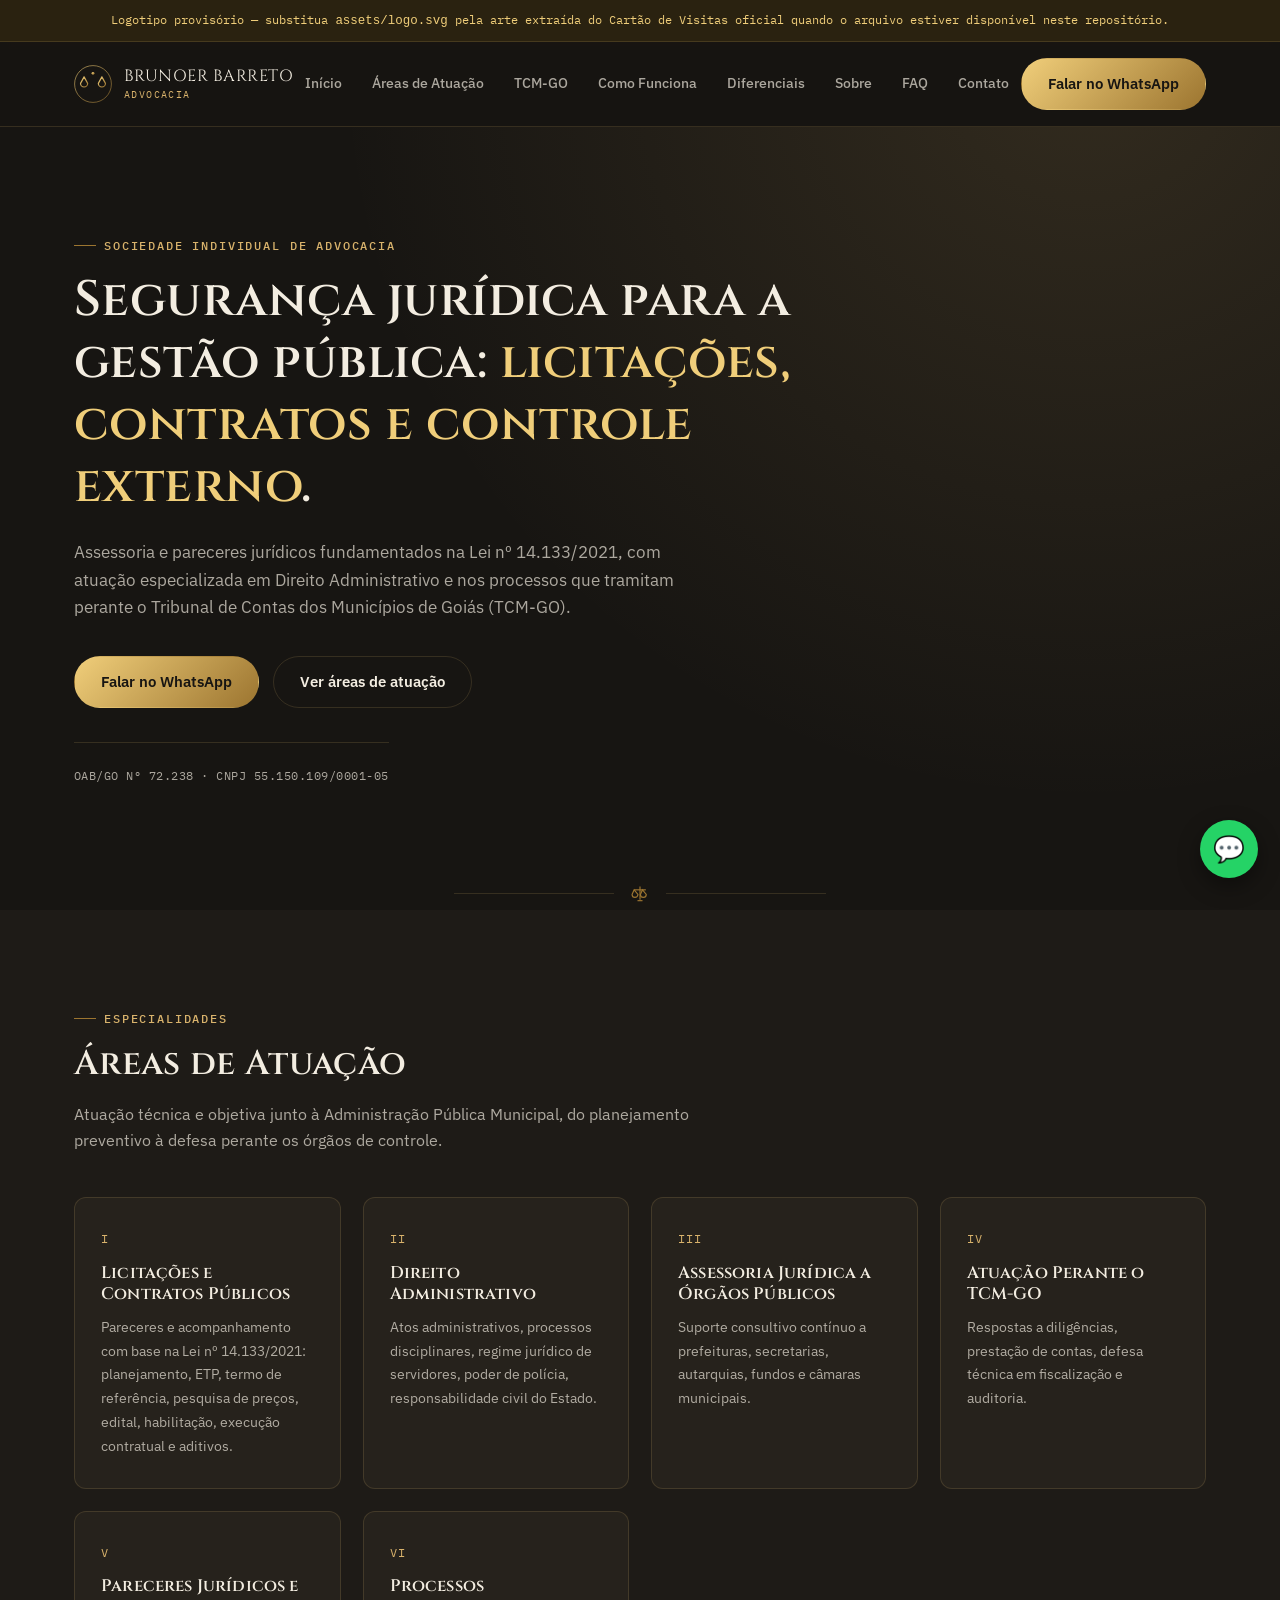
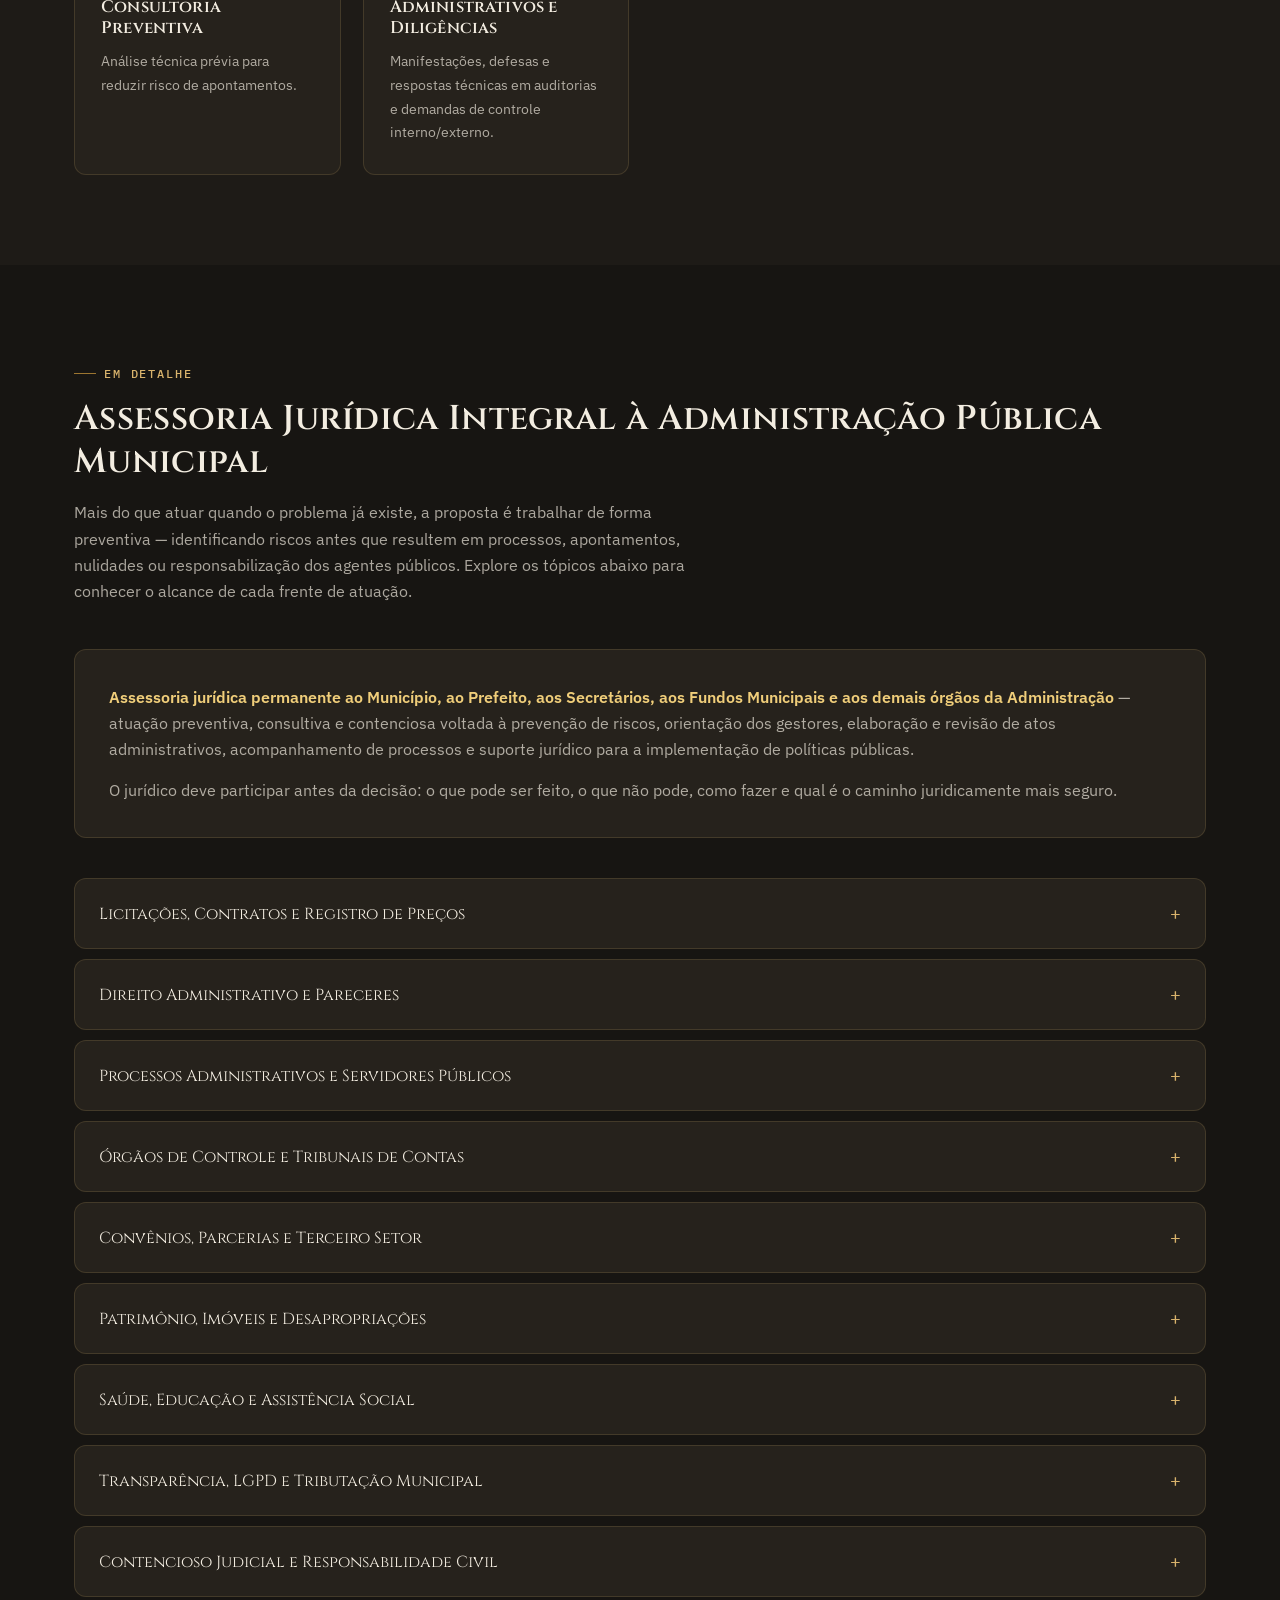
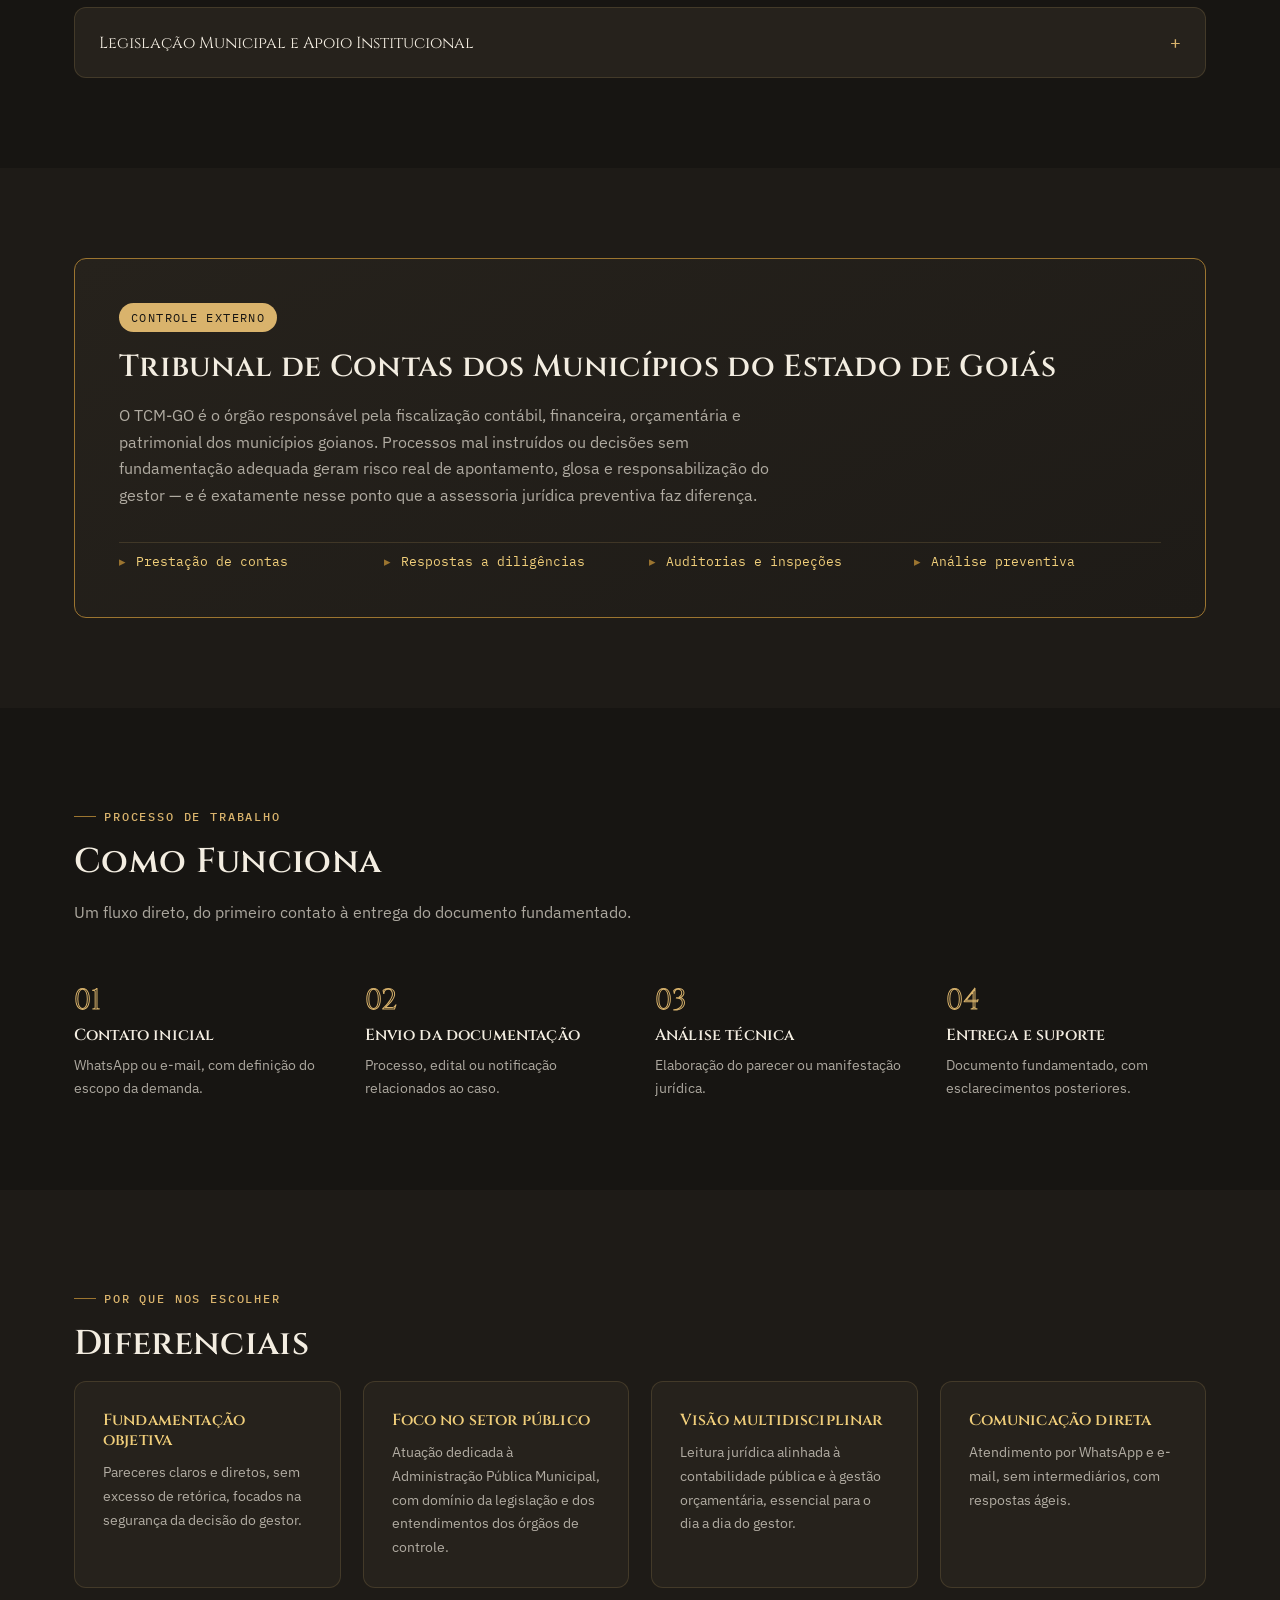
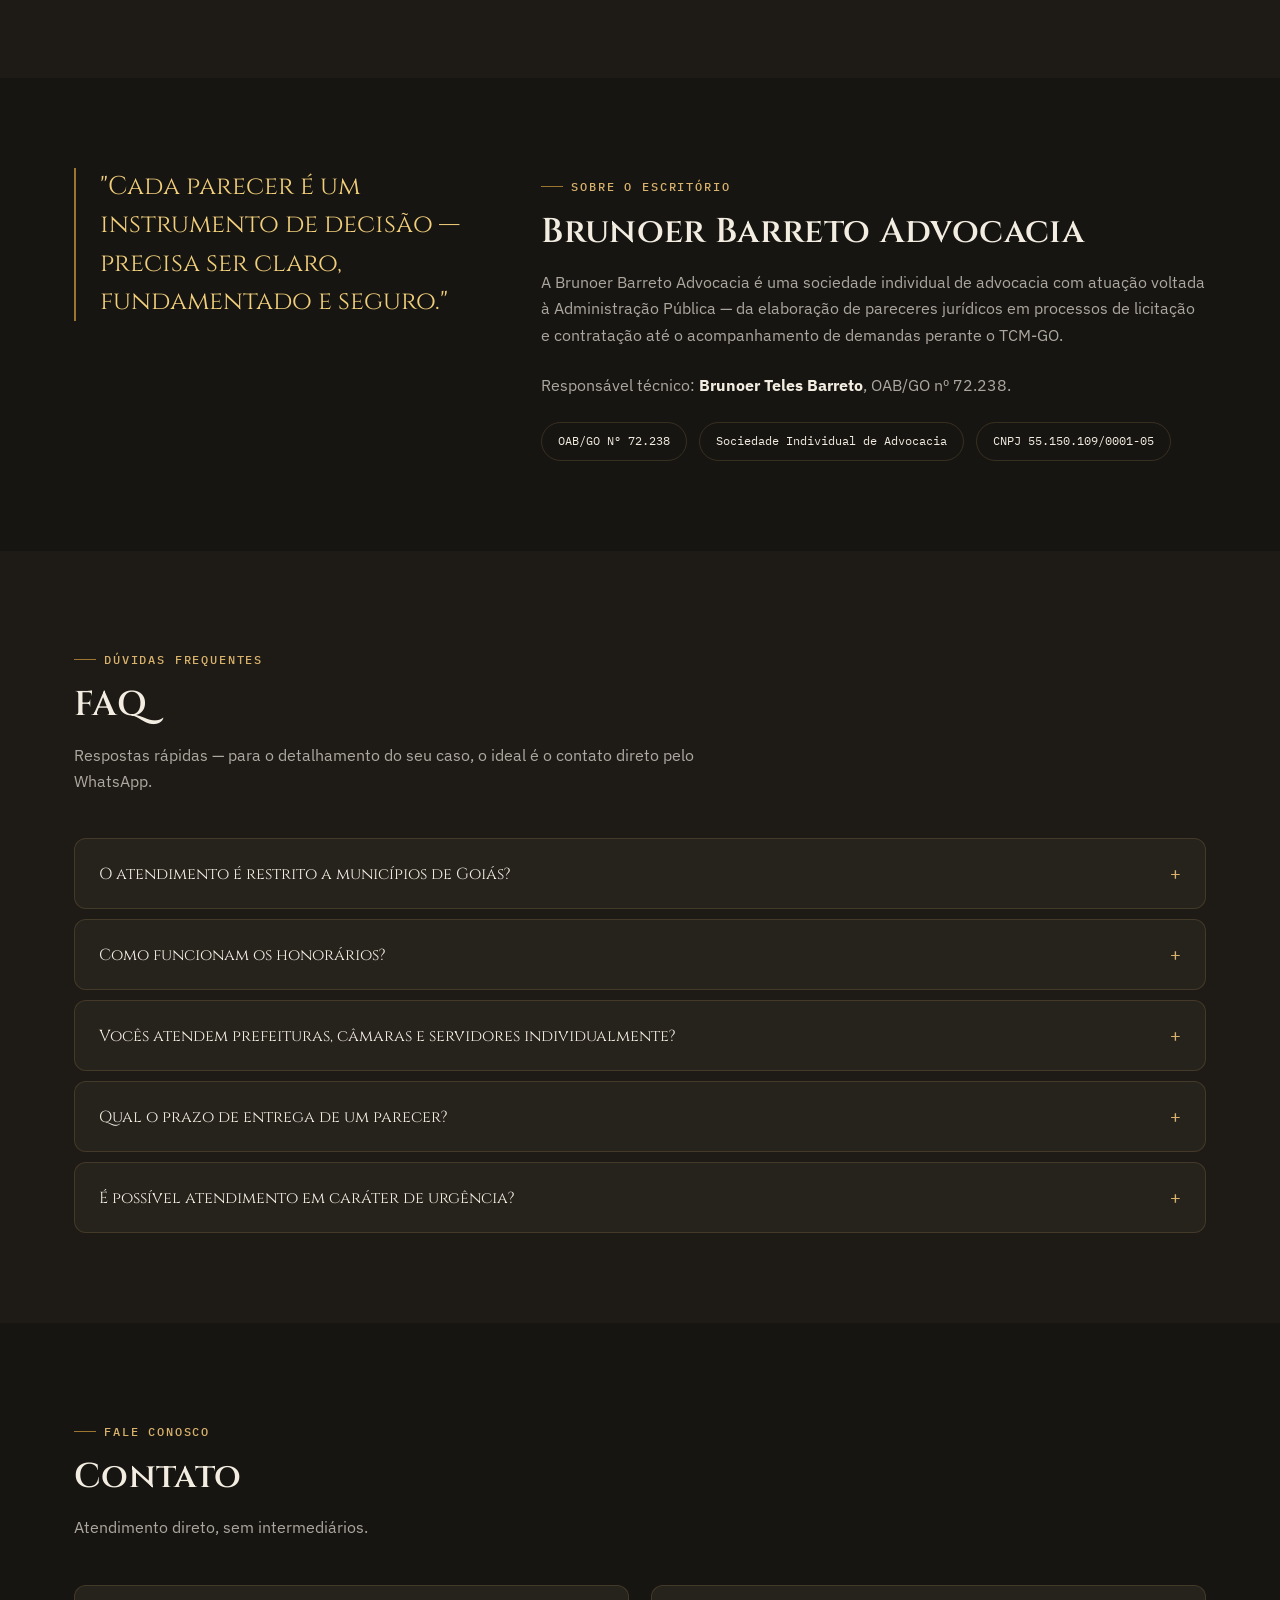
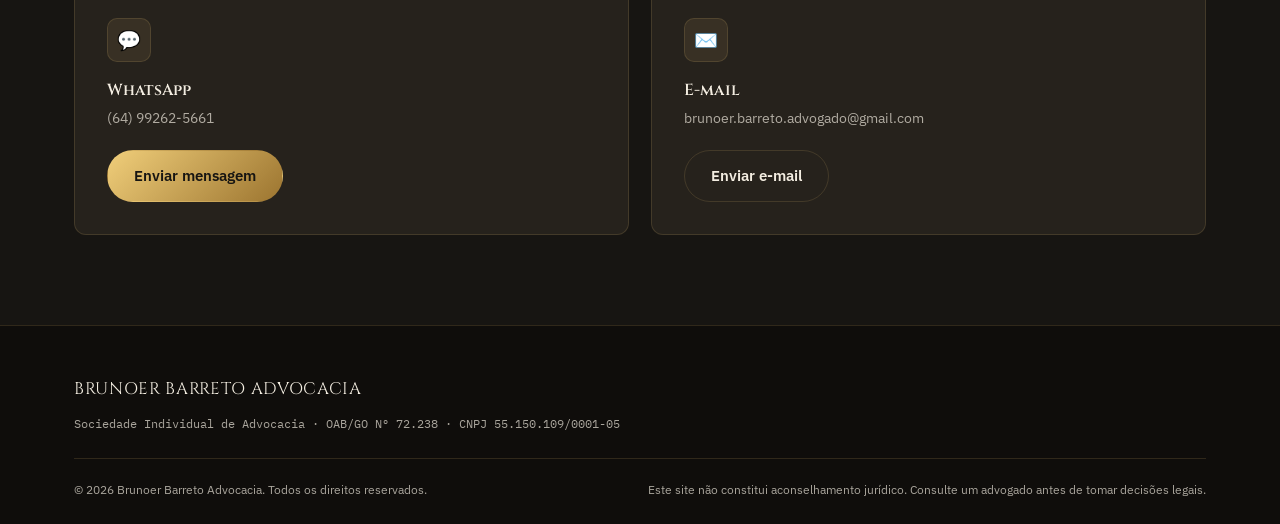
==== index.html @ 9d3ef5b1 "Criar site institucional da Brunoer Barreto Advocacia com deploy no GitHub Pages Site estático (HTML" ====
<!DOCTYPE html>
<html lang="pt-BR">
<head>
<meta charset="UTF-8">
<meta name="viewport" content="width=device-width, initial-scale=1.0">
<title>Brunoer Barreto Advocacia | Direito Administrativo e TCM-GO</title>
<meta name="description" content="Assessoria jurídica especializada em Direito Administrativo, licitações e contratos públicos (Lei nº 14.133/2021) e atuação perante o Tribunal de Contas dos Municípios de Goiás (TCM-GO). OAB/GO nº 72.238.">
<meta name="robots" content="index, follow">
<link rel="canonical" href="https://SEU-USUARIO.github.io/turbo-carnival/">

<meta property="og:type" content="website">
<meta property="og:title" content="Brunoer Barreto Advocacia">
<meta property="og:description" content="Assessoria jurídica integral à Administração Pública Municipal: licitações, contratos, pareceres e atuação perante o TCM-GO.">
<meta property="og:image" content="assets/logo.svg">
<meta property="og:locale" content="pt_BR">

<link rel="icon" type="image/svg+xml" href="assets/logo.svg">
<link rel="preconnect" href="https://fonts.googleapis.com">
<link rel="preconnect" href="https://fonts.gstatic.com" crossorigin>
<link href="https://fonts.googleapis.com/css2?family=Cinzel:wght@500;600;700&family=IBM+Plex+Sans:wght@400;500;600;700&family=IBM+Plex+Mono:wght@400;500&display=swap" rel="stylesheet">
<link rel="stylesheet" href="style.css">

<script type="application/ld+json">
{
  "@context": "https://schema.org",
  "@type": "LegalService",
  "name": "Brunoer Barreto Advocacia",
  "legalName": "Brunoer Barreto Sociedade Individual de Advocacia",
  "image": "assets/logo.svg",
  "telephone": "+55 64 99262-5661",
  "email": "brunoer.barreto.advogado@gmail.com",
  "taxID": "55.150.109/0001-05",
  "founder": {
    "@type": "Person",
    "name": "Brunoer Teles Barreto",
    "jobTitle": "Advogado — OAB/GO nº 72.238"
  },
  "areaServed": "GO",
  "priceRange": "Honorários definidos conforme escopo do serviço"
}
</script>
</head>
<body>

<div class="aviso-placeholder">
  Logotipo provisório — substitua <code>assets/logo.svg</code> pela arte extraída do Cartão de Visitas oficial quando o arquivo estiver disponível neste repositório.
</div>

<header class="topo">
  <div class="container">
    <a href="#topo" class="marca">
      <img src="assets/logo.svg" alt="Símbolo Brunoer Barreto Advocacia">
      <span class="marca-nome">BRUNOER BARRETO<small>Advocacia</small></span>
    </a>

    <nav class="nav-desktop" aria-label="Menu principal">
      <a href="#topo">Início</a>
      <a href="#areas">Áreas de Atuação</a>
      <a href="#tcm">TCM-GO</a>
      <a href="#funciona">Como Funciona</a>
      <a href="#diferenciais">Diferenciais</a>
      <a href="#sobre">Sobre</a>
      <a href="#faq">FAQ</a>
      <a href="#contato">Contato</a>
    </nav>

    <div class="topo-acoes">
      <a class="btn btn-primary" href="https://wa.me/5564992625661?text=Ol%C3%A1%2C%20gostaria%20de%20falar%20sobre%20assessoria%20jur%C3%ADdica" target="_blank" rel="noopener">Falar no WhatsApp</a>
      <button class="menu-toggle" aria-label="Abrir menu" aria-expanded="false">☰</button>
    </div>
  </div>

  <nav class="nav-mobile" aria-label="Menu mobile">
    <a href="#topo">Início</a>
    <a href="#areas">Áreas de Atuação</a>
    <a href="#tcm">TCM-GO</a>
    <a href="#funciona">Como Funciona</a>
    <a href="#diferenciais">Diferenciais</a>
    <a href="#sobre">Sobre</a>
    <a href="#faq">FAQ</a>
    <a href="#contato">Contato</a>
  </nav>
</header>

<main id="topo">

  <!-- HERO -->
  <section class="hero">
    <div class="container">
      <div class="hero-conteudo">
        <span class="eyebrow">Sociedade Individual de Advocacia</span>
        <h1>Segurança jurídica para a gestão pública: <em>licitações, contratos e controle externo</em>.</h1>
        <p>Assessoria e pareceres jurídicos fundamentados na Lei nº 14.133/2021, com atuação especializada em Direito Administrativo e nos processos que tramitam perante o Tribunal de Contas dos Municípios de Goiás (TCM-GO).</p>
        <div class="hero-acoes">
          <a class="btn btn-primary" href="https://wa.me/5564992625661" target="_blank" rel="noopener">Falar no WhatsApp</a>
          <a class="btn btn-ghost" href="#areas">Ver áreas de atuação</a>
        </div>
        <span class="confianca">OAB/GO Nº 72.238 · CNPJ 55.150.109/0001-05</span>
      </div>
    </div>
  </section>

  <div class="divisor" aria-hidden="true">
    <svg viewBox="0 0 24 24" fill="none" stroke="currentColor" stroke-width="1.4"><line x1="12" y1="3" x2="12" y2="19"/><line x1="5" y1="7" x2="19" y2="7"/><path d="M5 7 L2.5 12.5 A3.5 3.5 0 0 0 9.5 12.5 Z"/><path d="M19 7 L16.5 12.5 A3.5 3.5 0 0 0 23.5 12.5 Z" transform="translate(-4,0)"/><line x1="9" y1="20" x2="15" y2="20"/></svg>
  </div>

  <!-- ÁREAS DE ATUAÇÃO -->
  <section class="areas" id="areas">
    <div class="container">
      <span class="eyebrow">Especialidades</span>
      <h2 class="section-title">Áreas de Atuação</h2>
      <p class="section-lead">Atuação técnica e objetiva junto à Administração Pública Municipal, do planejamento preventivo à defesa perante os órgãos de controle.</p>
      <div class="areas-grid">
        <article class="area-card">
          <span class="area-numero">I</span>
          <h3>Licitações e Contratos Públicos</h3>
          <p>Pareceres e acompanhamento com base na Lei nº 14.133/2021: planejamento, ETP, termo de referência, pesquisa de preços, edital, habilitação, execução contratual e aditivos.</p>
        </article>
        <article class="area-card">
          <span class="area-numero">II</span>
          <h3>Direito Administrativo</h3>
          <p>Atos administrativos, processos disciplinares, regime jurídico de servidores, poder de polícia, responsabilidade civil do Estado.</p>
        </article>
        <article class="area-card">
          <span class="area-numero">III</span>
          <h3>Assessoria Jurídica a Órgãos Públicos</h3>
          <p>Suporte consultivo contínuo a prefeituras, secretarias, autarquias, fundos e câmaras municipais.</p>
        </article>
        <article class="area-card">
          <span class="area-numero">IV</span>
          <h3>Atuação Perante o TCM-GO</h3>
          <p>Respostas a diligências, prestação de contas, defesa técnica em fiscalização e auditoria.</p>
        </article>
        <article class="area-card">
          <span class="area-numero">V</span>
          <h3>Pareceres Jurídicos e Consultoria Preventiva</h3>
          <p>Análise técnica prévia para reduzir risco de apontamentos.</p>
        </article>
        <article class="area-card">
          <span class="area-numero">VI</span>
          <h3>Processos Administrativos e Diligências</h3>
          <p>Manifestações, defesas e respostas técnicas em auditorias e demandas de controle interno/externo.</p>
        </article>
      </div>
    </div>
  </section>

  <!-- ASSESSORIA JURÍDICA INTEGRAL (detalhamento) -->
  <section class="integral" id="integral">
    <div class="container">
      <span class="eyebrow">Em detalhe</span>
      <h2 class="section-title">Assessoria Jurídica Integral à Administração Pública Municipal</h2>
      <p class="section-lead">Mais do que atuar quando o problema já existe, a proposta é trabalhar de forma preventiva — identificando riscos antes que resultem em processos, apontamentos, nulidades ou responsabilização dos agentes públicos. Explore os tópicos abaixo para conhecer o alcance de cada frente de atuação.</p>

      <div class="integral-intro">
        <p><strong>Assessoria jurídica permanente ao Município, ao Prefeito, aos Secretários, aos Fundos Municipais e aos demais órgãos da Administração</strong> — atuação preventiva, consultiva e contenciosa voltada à prevenção de riscos, orientação dos gestores, elaboração e revisão de atos administrativos, acompanhamento de processos e suporte jurídico para a implementação de políticas públicas.</p>
        <p>O jurídico deve participar antes da decisão: o que pode ser feito, o que não pode, como fazer e qual é o caminho juridicamente mais seguro.</p>
      </div>

      <div class="acordeao">
        <details class="acordeao-item">
          <summary>Licitações, Contratos e Registro de Preços <span class="sinal">+</span></summary>
          <div class="acordeao-corpo">
            <p>Assessoria completa nos procedimentos de contratação pública, da fase preparatória à execução contratual, com base na Lei nº 14.133/2021.</p>
            <div class="tag-lista">
              <span>Dispensa e inexigibilidade</span><span>Pregão e concorrência</span><span>Sistema de Registro de Preços</span><span>ETP e Termo de Referência</span><span>Edital e minuta contratual</span><span>Habilitação e julgamento</span><span>Termos aditivos e apostilamentos</span><span>Reequilíbrio econômico-financeiro</span><span>Sanções e recursos administrativos</span><span>Fiscalização e gestão contratual</span>
            </div>
          </div>
        </details>

        <details class="acordeao-item">
          <summary>Direito Administrativo e Pareceres <span class="sinal">+</span></summary>
          <div class="acordeao-corpo">
            <p>Elaboração de pareceres, notas técnicas e manifestações que orientam a interpretação e aplicação da legislação pelos gestores.</p>
            <div class="tag-lista">
              <span>Pareceres jurídicos</span><span>Notas técnicas</span><span>Análises de legalidade</span><span>Interpretação de legislação federal, estadual e municipal</span><span>Análise de jurisprudência</span><span>Entendimentos dos Tribunais de Contas</span><span>Respostas a consultas dos gestores</span>
            </div>
          </div>
        </details>

        <details class="acordeao-item">
          <summary>Processos Administrativos e Servidores Públicos <span class="sinal">+</span></summary>
          <div class="acordeao-corpo">
            <p>Condução de processos administrativos e orientação sobre o regime jurídico do funcionalismo municipal.</p>
            <div class="tag-lista">
              <span>Processos administrativos disciplinares</span><span>Sindicâncias</span><span>Contraditório e ampla defesa</span><span>Nomeação e posse</span><span>Estágio probatório</span><span>Progressão e promoção</span><span>Licenças e afastamentos</span><span>Acumulação de cargos</span><span>Planos de carreira</span>
            </div>
          </div>
        </details>

        <details class="acordeao-item">
          <summary>Órgãos de Controle e Tribunais de Contas <span class="sinal">+</span></summary>
          <div class="acordeao-corpo">
            <p>Suporte técnico na relação institucional do Município com os órgãos de fiscalização e controle.</p>
            <div class="tag-lista">
              <span>TCM-GO</span><span>Ministério Público de Contas</span><span>Diligências e notificações</span><span>Prestação de contas</span><span>Auditorias e inspeções</span><span>Recursos e pedidos de reconsideração</span><span>Respostas a apontamentos</span>
            </div>
          </div>
        </details>

        <details class="acordeao-item">
          <summary>Convênios, Parcerias e Terceiro Setor <span class="sinal">+</span></summary>
          <div class="acordeao-corpo">
            <p>Estruturação jurídica de convênios e parcerias entre o Município e organizações da sociedade civil.</p>
            <div class="tag-lista">
              <span>Lei nº 13.019/2014</span><span>Termos de colaboração e fomento</span><span>Chamamento público</span><span>Prestação de contas</span><span>Monitoramento e sanções</span><span>Encerramento de parcerias</span>
            </div>
          </div>
        </details>

        <details class="acordeao-item">
          <summary>Patrimônio, Imóveis e Desapropriações <span class="sinal">+</span></summary>
          <div class="acordeao-corpo">
            <p>Gestão jurídica dos bens públicos municipais e regularização fundiária.</p>
            <div class="tag-lista">
              <span>Aquisição e alienação</span><span>Cessão e concessão de uso</span><span>Regularização de imóveis</span><span>Desapropriações</span><span>Recuperação de patrimônio público</span>
            </div>
          </div>
        </details>

        <details class="acordeao-item">
          <summary>Saúde, Educação e Assistência Social <span class="sinal">+</span></summary>
          <div class="acordeao-corpo">
            <p>Assessoria jurídica setorial para as políticas públicas municipais.</p>
            <div class="tag-lista">
              <span>Contratações e credenciamento na saúde</span><span>Judicialização da saúde</span><span>FUNDEB e rede de ensino</span><span>Transporte escolar</span><span>Fundos e conselhos municipais</span><span>Programas de assistência social</span>
            </div>
          </div>
        </details>

        <details class="acordeao-item">
          <summary>Transparência, LGPD e Tributação Municipal <span class="sinal">+</span></summary>
          <div class="acordeao-corpo">
            <p>Adequação da Administração às obrigações de transparência, proteção de dados e legislação tributária.</p>
            <div class="tag-lista">
              <span>Lei de Acesso à Informação</span><span>LGPD na Administração</span><span>IPTU, ISS e ITBI</span><span>Dívida ativa</span><span>Execução fiscal</span><span>Código Tributário Municipal</span>
            </div>
          </div>
        </details>

        <details class="acordeao-item">
          <summary>Contencioso Judicial e Responsabilidade Civil <span class="sinal">+</span></summary>
          <div class="acordeao-corpo">
            <p>Defesa dos interesses do Município em juízo e em demandas de responsabilidade civil, conforme a contratação e a estrutura jurídica definida pela Administração.</p>
            <div class="tag-lista">
              <span>Mandados de segurança</span><span>Ações civis públicas</span><span>Ações indenizatórias</span><span>Responsabilidade por serviços públicos</span><span>Recuperação de créditos municipais</span>
            </div>
          </div>
        </details>

        <details class="acordeao-item">
          <summary>Legislação Municipal e Apoio Institucional <span class="sinal">+</span></summary>
          <div class="acordeao-corpo">
            <p>Auxílio na elaboração normativa e na relação entre os Poderes Executivo e Legislativo.</p>
            <div class="tag-lista">
              <span>Projetos de lei e decretos</span><span>Apoio direto ao Prefeito</span><span>Relação com a Câmara Municipal</span><span>Controle interno e governança</span><span>Padronização de procedimentos</span>
            </div>
          </div>
        </details>
      </div>
    </div>
  </section>

  <!-- TCM-GO -->
  <section class="tcm" id="tcm">
    <div class="container">
      <div class="tcm-painel">
        <div>
          <span class="tcm-tag">Controle Externo</span>
          <h2>Tribunal de Contas dos Municípios do Estado de Goiás</h2>
          <p>O TCM-GO é o órgão responsável pela fiscalização contábil, financeira, orçamentária e patrimonial dos municípios goianos. Processos mal instruídos ou decisões sem fundamentação adequada geram risco real de apontamento, glosa e responsabilização do gestor — e é exatamente nesse ponto que a assessoria jurídica preventiva faz diferença.</p>
        </div>
        <div class="tcm-itens">
          <div>Prestação de contas</div>
          <div>Respostas a diligências</div>
          <div>Auditorias e inspeções</div>
          <div>Análise preventiva</div>
        </div>
      </div>
    </div>
  </section>

  <!-- COMO FUNCIONA -->
  <section class="funciona" id="funciona">
    <div class="container">
      <span class="eyebrow">Processo de trabalho</span>
      <h2 class="section-title">Como Funciona</h2>
      <p class="section-lead">Um fluxo direto, do primeiro contato à entrega do documento fundamentado.</p>
      <div class="funciona-grid">
        <div class="funciona-item">
          <span class="funciona-numero">01</span>
          <h3>Contato inicial</h3>
          <p>WhatsApp ou e-mail, com definição do escopo da demanda.</p>
        </div>
        <div class="funciona-item">
          <span class="funciona-numero">02</span>
          <h3>Envio da documentação</h3>
          <p>Processo, edital ou notificação relacionados ao caso.</p>
        </div>
        <div class="funciona-item">
          <span class="funciona-numero">03</span>
          <h3>Análise técnica</h3>
          <p>Elaboração do parecer ou manifestação jurídica.</p>
        </div>
        <div class="funciona-item">
          <span class="funciona-numero">04</span>
          <h3>Entrega e suporte</h3>
          <p>Documento fundamentado, com esclarecimentos posteriores.</p>
        </div>
      </div>
    </div>
  </section>

  <!-- DIFERENCIAIS -->
  <section class="diferenciais" id="diferenciais">
    <div class="container">
      <span class="eyebrow">Por que nos escolher</span>
      <h2 class="section-title">Diferenciais</h2>
      <div class="dif-grid">
        <div class="dif-card">
          <h3>Fundamentação objetiva</h3>
          <p>Pareceres claros e diretos, sem excesso de retórica, focados na segurança da decisão do gestor.</p>
        </div>
        <div class="dif-card">
          <h3>Foco no setor público</h3>
          <p>Atuação dedicada à Administração Pública Municipal, com domínio da legislação e dos entendimentos dos órgãos de controle.</p>
        </div>
        <div class="dif-card">
          <h3>Visão multidisciplinar</h3>
          <p>Leitura jurídica alinhada à contabilidade pública e à gestão orçamentária, essencial para o dia a dia do gestor.</p>
        </div>
        <div class="dif-card">
          <h3>Comunicação direta</h3>
          <p>Atendimento por WhatsApp e e-mail, sem intermediários, com respostas ágeis.</p>
        </div>
      </div>
    </div>
  </section>

  <!-- SOBRE -->
  <section class="sobre" id="sobre">
    <div class="container sobre-grid">
      <blockquote class="sobre-citacao">
        "Cada parecer é um instrumento de decisão — precisa ser claro, fundamentado e seguro."
      </blockquote>
      <div class="sobre-texto">
        <span class="eyebrow">Sobre o escritório</span>
        <h2 class="section-title">Brunoer Barreto Advocacia</h2>
        <p>A Brunoer Barreto Advocacia é uma sociedade individual de advocacia com atuação voltada à Administração Pública — da elaboração de pareceres jurídicos em processos de licitação e contratação até o acompanhamento de demandas perante o TCM-GO.</p>
        <p>Responsável técnico: <strong style="color:var(--cream)">Brunoer Teles Barreto</strong>, OAB/GO nº 72.238.</p>
        <div class="selos">
          <span>OAB/GO Nº 72.238</span>
          <span>Sociedade Individual de Advocacia</span>
          <span>CNPJ 55.150.109/0001-05</span>
        </div>
      </div>
    </div>
  </section>

  <!-- FAQ -->
  <section class="faq" id="faq">
    <div class="container">
      <span class="eyebrow">Dúvidas frequentes</span>
      <h2 class="section-title">FAQ</h2>
      <p class="section-lead">Respostas rápidas — para o detalhamento do seu caso, o ideal é o contato direto pelo WhatsApp.</p>
      <div class="acordeao">
        <details class="acordeao-item">
          <summary>O atendimento é restrito a municípios de Goiás? <span class="sinal">+</span></summary>
          <div class="acordeao-corpo">
            <p>A atuação é voltada, principalmente, aos municípios goianos, dada a especialização na legislação estadual e nos entendimentos do TCM-GO. Demandas de Administração Pública em outros estados podem ser avaliadas caso a caso — entre em contato para verificar a viabilidade.</p>
          </div>
        </details>
        <details class="acordeao-item">
          <summary>Como funcionam os honorários? <span class="sinal">+</span></summary>
          <div class="acordeao-corpo">
            <p>Os honorários são definidos conforme a complexidade e o escopo do serviço solicitado, sempre apresentados de forma clara antes do início dos trabalhos.</p>
          </div>
        </details>
        <details class="acordeao-item">
          <summary>Vocês atendem prefeituras, câmaras e servidores individualmente? <span class="sinal">+</span></summary>
          <div class="acordeao-corpo">
            <p>Sim. O escritório presta assessoria diretamente a prefeituras, secretarias, fundos e câmaras municipais, além de atender servidores públicos em demandas específicas relacionadas ao exercício do cargo.</p>
          </div>
        </details>
        <details class="acordeao-item">
          <summary>Qual o prazo de entrega de um parecer? <span class="sinal">+</span></summary>
          <div class="acordeao-corpo">
            <p>O prazo varia conforme a complexidade e a urgência do caso, sendo definido já no primeiro contato — inclusive quando há prazo processual ou de diligência a cumprir.</p>
          </div>
        </details>
        <details class="acordeao-item">
          <summary>É possível atendimento em caráter de urgência? <span class="sinal">+</span></summary>
          <div class="acordeao-corpo">
            <p>Sim. Diligências e prazos urgentes podem ser priorizados — basta sinalizar a urgência no primeiro contato via WhatsApp.</p>
          </div>
        </details>
      </div>
    </div>
  </section>

  <!-- CONTATO -->
  <section class="contato" id="contato">
    <div class="container">
      <span class="eyebrow">Fale conosco</span>
      <h2 class="section-title">Contato</h2>
      <p class="section-lead">Atendimento direto, sem intermediários.</p>
      <div class="contato-grid">
        <div class="contato-card">
          <div class="icone" aria-hidden="true">💬</div>
          <h3>WhatsApp</h3>
          <p>(64) 99262-5661</p>
          <a class="btn btn-primary" href="https://wa.me/5564992625661" target="_blank" rel="noopener">Enviar mensagem</a>
        </div>
        <div class="contato-card">
          <div class="icone" aria-hidden="true">✉️</div>
          <h3>E-mail</h3>
          <p>brunoer.barreto.advogado@gmail.com</p>
          <a class="btn btn-ghost" href="mailto:brunoer.barreto.advogado@gmail.com">Enviar e-mail</a>
        </div>
      </div>
    </div>
  </section>

</main>

<a class="whatsapp-flutuante" href="https://wa.me/5564992625661?text=Ol%C3%A1%2C%20vim%20pelo%20site%20e%20gostaria%20de%20mais%20informa%C3%A7%C3%B5es" target="_blank" rel="noopener" aria-label="Falar no WhatsApp">💬</a>

<footer class="rodape">
  <div class="container">
    <div class="rodape-marca">BRUNOER BARRETO ADVOCACIA</div>
    <div class="rodape-linha">Sociedade Individual de Advocacia · OAB/GO Nº 72.238 · CNPJ 55.150.109/0001-05</div>
    <div class="rodape-baixo">
      <span>© <span id="ano-atual">2026</span> Brunoer Barreto Advocacia. Todos os direitos reservados.</span>
      <span>Este site não constitui aconselhamento jurídico. Consulte um advogado antes de tomar decisões legais.</span>
    </div>
  </div>
</footer>

<script src="script.js"></script>
</body>
</html>
---- style.css ----
/* =========================================================
   Brunoer Barreto Advocacia — folha de estilos
   Paleta: grafite/preto quente + dourado
   Tipografia: Cinzel (títulos) · IBM Plex Sans (corpo) · IBM Plex Mono (dados)
   ========================================================= */

:root {
  --bg: #171512;
  --bg-alt: #1E1B17;
  --bg-card: #26221C;
  --gold: #D9B36C;
  --gold-light: #F0CE7A;
  --gold-deep: #9C7530;
  --cream: #F3EDE1;
  --cream-dim: rgba(243, 237, 225, 0.68);
  --line: rgba(217, 179, 108, 0.16);
  --raio: 12px;
  --sombra: 0 16px 40px rgba(0, 0, 0, 0.35);
  --fonte-titulo: "Cinzel", Georgia, serif;
  --fonte-corpo: "IBM Plex Sans", -apple-system, "Segoe UI", sans-serif;
  --fonte-mono: "IBM Plex Mono", "Courier New", monospace;
}

* { box-sizing: border-box; margin: 0; padding: 0; }

html { scroll-behavior: smooth; }

@media (prefers-reduced-motion: reduce) {
  html { scroll-behavior: auto; }
  * { animation-duration: 0.01ms !important; transition-duration: 0.01ms !important; scroll-behavior: auto !important; }
}

body {
  font-family: var(--fonte-corpo);
  color: var(--cream);
  background: var(--bg);
  line-height: 1.65;
}

img, svg { max-width: 100%; display: block; }
a { color: inherit; text-decoration: none; }

.container {
  width: 100%;
  max-width: 1180px;
  margin: 0 auto;
  padding: 0 24px;
}

h1, h2, h3 { font-family: var(--fonte-titulo); font-weight: 600; line-height: 1.25; letter-spacing: 0.01em; }

.eyebrow {
  display: inline-flex;
  align-items: center;
  gap: 8px;
  font-family: var(--fonte-mono);
  font-size: 0.72rem;
  letter-spacing: 0.16em;
  text-transform: uppercase;
  color: var(--gold);
  font-weight: 500;
  margin-bottom: 14px;
}
.eyebrow::before {
  content: "";
  width: 22px;
  height: 1px;
  background: var(--gold-deep);
  display: inline-block;
}

.section-title {
  font-size: clamp(1.6rem, 3vw, 2.15rem);
  color: var(--cream);
  margin-bottom: 16px;
}

.section-lead {
  color: var(--cream-dim);
  max-width: 640px;
  margin-bottom: 44px;
}

/* ---------- divisor com balança ---------- */
.divisor {
  display: flex;
  align-items: center;
  justify-content: center;
  gap: 16px;
  padding: 6px 0;
  color: var(--gold-deep);
}
.divisor::before, .divisor::after {
  content: "";
  height: 1px;
  flex: 1;
  max-width: 160px;
  background: var(--line);
}
.divisor svg { width: 20px; height: 20px; flex-shrink: 0; }

/* ---------- botões ---------- */
.btn {
  display: inline-flex;
  align-items: center;
  gap: 8px;
  padding: 13px 26px;
  border-radius: 999px;
  font-weight: 600;
  font-size: 0.92rem;
  border: 1px solid transparent;
  cursor: pointer;
  transition: transform .15s ease, box-shadow .15s ease, background .15s ease, border-color .15s ease;
}
.btn:hover { transform: translateY(-2px); }

.btn-primary { background: linear-gradient(135deg, var(--gold-light), var(--gold-deep)); color: #171512; }
.btn-primary:hover { box-shadow: 0 10px 26px rgba(217, 179, 108, 0.25); }

.btn-ghost { border-color: var(--line); color: var(--cream); }
.btn-ghost:hover { border-color: var(--gold); color: var(--gold-light); }

/* ---------- aviso ---------- */
.aviso-placeholder {
  background: #2a2210;
  color: var(--gold-light);
  text-align: center;
  font-family: var(--fonte-mono);
  font-size: 0.78rem;
  padding: 9px 16px;
  border-bottom: 1px solid var(--line);
}

/* ---------- cabeçalho ---------- */
.topo {
  position: sticky;
  top: 0;
  z-index: 50;
  background: rgba(23, 21, 18, 0.92);
  backdrop-filter: blur(8px);
  border-bottom: 1px solid var(--line);
}

.topo .container {
  display: flex;
  align-items: center;
  justify-content: space-between;
  padding-top: 16px;
  padding-bottom: 16px;
}

.marca { display: flex; align-items: center; gap: 12px; color: var(--cream); }
.marca img { width: 38px; height: 38px; }

.marca-nome {
  font-family: var(--fonte-titulo);
  font-size: 1.02rem;
  letter-spacing: 0.03em;
  line-height: 1.15;
}
.marca-nome small {
  display: block;
  font-family: var(--fonte-mono);
  font-size: 0.62rem;
  letter-spacing: 0.14em;
  color: var(--gold);
  text-transform: uppercase;
  margin-top: 4px;
}

.nav-desktop { display: none; gap: 30px; align-items: center; }
.nav-desktop a { color: var(--cream-dim); font-size: 0.86rem; font-weight: 500; transition: color .15s ease; }
.nav-desktop a:hover { color: var(--gold-light); }

.topo-acoes { display: flex; align-items: center; gap: 14px; }

.menu-toggle {
  display: inline-flex;
  background: none;
  border: 1px solid var(--line);
  border-radius: 8px;
  padding: 8px 10px;
  color: var(--cream);
  cursor: pointer;
}

.nav-mobile { display: none; flex-direction: column; background: var(--bg-alt); padding: 8px 24px 20px; }
.nav-mobile.aberto { display: flex; }
.nav-mobile a { color: var(--cream-dim); padding: 12px 0; border-bottom: 1px solid var(--line); font-size: 0.92rem; }

@media (min-width: 900px) {
  .nav-desktop { display: flex; }
  .menu-toggle { display: none; }
}

/* ---------- hero ---------- */
.hero {
  background:
    radial-gradient(circle at 85% -10%, rgba(217,179,106,0.14) 0%, transparent 55%),
    var(--bg);
  padding: 100px 0 90px;
  position: relative;
}

.hero-conteudo { max-width: 720px; position: relative; z-index: 1; }

.hero h1 { font-size: clamp(2rem, 4.6vw, 3.1rem); margin-bottom: 22px; color: var(--cream); }
.hero h1 em { font-style: normal; color: var(--gold-light); }

.hero p { color: var(--cream-dim); max-width: 600px; margin-bottom: 34px; font-size: 1.05rem; }

.hero-acoes { display: flex; flex-wrap: wrap; gap: 14px; margin-bottom: 34px; }

.confianca {
  font-family: var(--fonte-mono);
  font-size: 0.78rem;
  letter-spacing: 0.04em;
  color: var(--cream-dim);
  border-top: 1px solid var(--line);
  padding-top: 22px;
  display: inline-block;
}

/* ---------- áreas de atuação (visão geral) ---------- */
.areas { padding: 90px 0; background: var(--bg-alt); }

.areas-grid {
  display: grid;
  grid-template-columns: repeat(auto-fit, minmax(260px, 1fr));
  gap: 22px;
}

.area-card {
  background: var(--bg-card);
  border: 1px solid var(--line);
  border-radius: var(--raio);
  padding: 30px 26px;
  transition: transform .15s ease, box-shadow .15s ease, border-color .15s ease;
}
.area-card:hover { transform: translateY(-4px); box-shadow: var(--sombra); border-color: var(--gold-deep); }

.area-numero {
  font-family: var(--fonte-mono);
  font-size: 0.78rem;
  color: var(--gold);
  letter-spacing: 0.1em;
  margin-bottom: 14px;
  display: block;
}

.area-card h3 { font-size: 1.05rem; color: var(--cream); margin-bottom: 10px; }
.area-card p { color: var(--cream-dim); font-size: 0.9rem; }

/* ---------- assessoria integral (accordion detalhado) ---------- */
.integral { padding: 90px 0; }

.integral-intro {
  background: var(--bg-card);
  border: 1px solid var(--line);
  border-radius: var(--raio);
  padding: 34px;
  margin-bottom: 40px;
}
.integral-intro p { color: var(--cream-dim); margin-bottom: 14px; }
.integral-intro p:last-child { margin-bottom: 0; }
.integral-intro strong { color: var(--gold-light); font-weight: 600; }

.acordeao { display: grid; gap: 10px; }

.acordeao-item {
  background: var(--bg-card);
  border: 1px solid var(--line);
  border-radius: var(--raio);
  overflow: hidden;
}

.acordeao-item summary {
  list-style: none;
  cursor: pointer;
  padding: 20px 24px;
  display: flex;
  align-items: center;
  justify-content: space-between;
  gap: 16px;
  font-family: var(--fonte-titulo);
  font-size: 1rem;
  color: var(--cream);
}
.acordeao-item summary::-webkit-details-marker { display: none; }

.acordeao-item summary .sinal {
  font-family: var(--fonte-mono);
  color: var(--gold);
  font-size: 1.1rem;
  flex-shrink: 0;
  transition: transform .2s ease;
}
.acordeao-item[open] summary .sinal { transform: rotate(45deg); }

.acordeao-corpo { padding: 0 24px 24px; }
.acordeao-corpo p { color: var(--cream-dim); font-size: 0.9rem; margin-bottom: 14px; }

.tag-lista { display: flex; flex-wrap: wrap; gap: 8px; }
.tag-lista span {
  font-family: var(--fonte-mono);
  font-size: 0.76rem;
  color: var(--gold-light);
  background: rgba(217, 179, 108, 0.08);
  border: 1px solid var(--line);
  border-radius: 999px;
  padding: 5px 12px;
}

/* ---------- TCM-GO ---------- */
.tcm { padding: 90px 0; background: var(--bg-alt); }

.tcm-painel {
  background: linear-gradient(155deg, var(--bg-card) 0%, var(--bg-alt) 100%);
  border: 1px solid var(--gold-deep);
  border-radius: var(--raio);
  padding: 44px;
  display: grid;
  gap: 34px;
}

.tcm-tag {
  display: inline-block;
  font-family: var(--fonte-mono);
  font-size: 0.72rem;
  letter-spacing: 0.12em;
  text-transform: uppercase;
  color: #171512;
  background: var(--gold);
  padding: 5px 12px;
  border-radius: 999px;
  margin-bottom: 16px;
}

.tcm-painel h2 { font-size: clamp(1.4rem, 2.6vw, 1.9rem); color: var(--cream); margin-bottom: 16px; }
.tcm-painel > div > p { color: var(--cream-dim); max-width: 680px; }

.tcm-itens {
  display: grid;
  grid-template-columns: repeat(auto-fit, minmax(180px, 1fr));
  gap: 18px;
  padding-top: 8px;
  border-top: 1px solid var(--line);
}
.tcm-itens div {
  font-family: var(--fonte-mono);
  font-size: 0.82rem;
  color: var(--gold-light);
  display: flex;
  align-items: center;
  gap: 10px;
}
.tcm-itens div::before { content: "▸"; color: var(--gold-deep); }

/* ---------- como funciona ---------- */
.funciona { padding: 90px 0; }

.funciona-grid {
  display: grid;
  grid-template-columns: repeat(auto-fit, minmax(220px, 1fr));
  gap: 30px;
  counter-reset: passo;
}

.funciona-item { position: relative; padding-top: 8px; }
.funciona-numero {
  font-family: var(--fonte-titulo);
  font-size: 1.8rem;
  color: var(--gold-deep);
  margin-bottom: 14px;
  -webkit-text-stroke: 1px var(--gold);
  color: transparent;
}
.funciona-item h3 { font-size: 1rem; color: var(--cream); margin-bottom: 8px; }
.funciona-item p { color: var(--cream-dim); font-size: 0.9rem; }

/* ---------- diferenciais ---------- */
.diferenciais { padding: 90px 0; background: var(--bg-alt); }

.dif-grid {
  display: grid;
  grid-template-columns: repeat(auto-fit, minmax(230px, 1fr));
  gap: 22px;
}

.dif-card {
  background: var(--bg-card);
  border: 1px solid var(--line);
  border-radius: var(--raio);
  padding: 28px;
}
.dif-card h3 { font-size: 1rem; color: var(--gold-light); margin-bottom: 10px; }
.dif-card p { color: var(--cream-dim); font-size: 0.9rem; }

/* ---------- sobre ---------- */
.sobre { padding: 90px 0; }

.sobre-grid { display: grid; gap: 40px; align-items: start; }

.sobre-citacao {
  font-family: var(--fonte-titulo);
  font-size: clamp(1.25rem, 2.4vw, 1.6rem);
  color: var(--gold-light);
  line-height: 1.5;
  border-left: 2px solid var(--gold-deep);
  padding-left: 24px;
}

.sobre-texto p { color: var(--cream-dim); margin-bottom: 24px; }

.selos { display: flex; flex-wrap: wrap; gap: 12px; }
.selos span {
  font-family: var(--fonte-mono);
  font-size: 0.76rem;
  color: var(--cream);
  border: 1px solid var(--line);
  border-radius: 999px;
  padding: 8px 16px;
}

/* ---------- FAQ ---------- */
.faq { padding: 90px 0; background: var(--bg-alt); }

/* ---------- contato ---------- */
.contato { padding: 90px 0; }

.contato-grid {
  display: grid;
  grid-template-columns: repeat(auto-fit, minmax(260px, 1fr));
  gap: 22px;
}

.contato-card {
  background: var(--bg-card);
  border: 1px solid var(--line);
  border-radius: var(--raio);
  padding: 32px;
}
.contato-card .icone {
  width: 44px; height: 44px; border-radius: 10px;
  background: rgba(217,179,106,0.1);
  border: 1px solid var(--line);
  display: flex; align-items: center; justify-content: center;
  font-size: 1.2rem; margin-bottom: 18px;
}
.contato-card h3 { font-size: 1rem; color: var(--cream); margin-bottom: 6px; }
.contato-card p { color: var(--cream-dim); font-size: 0.9rem; margin-bottom: 20px; }

/* ---------- whatsapp flutuante ---------- */
.whatsapp-flutuante {
  position: fixed;
  bottom: 22px;
  right: 22px;
  width: 58px;
  height: 58px;
  border-radius: 50%;
  background: #25D366;
  color: #171512;
  display: flex;
  align-items: center;
  justify-content: center;
  font-size: 1.6rem;
  box-shadow: 0 8px 22px rgba(0,0,0,0.4);
  z-index: 60;
  transition: transform .15s ease;
}
.whatsapp-flutuante:hover { transform: scale(1.08); }

/* ---------- rodapé ---------- */
.rodape {
  background: #0F0D0B;
  color: var(--cream-dim);
  padding: 50px 0 26px;
  font-size: 0.82rem;
  border-top: 1px solid var(--line);
}

.rodape-marca {
  font-family: var(--fonte-titulo);
  color: var(--cream);
  font-size: 1.05rem;
  letter-spacing: 0.04em;
  margin-bottom: 10px;
}

.rodape-linha {
  font-family: var(--fonte-mono);
  font-size: 0.76rem;
  color: var(--cream-dim);
  margin-bottom: 24px;
}

.rodape-baixo {
  border-top: 1px solid var(--line);
  padding-top: 20px;
  display: flex;
  flex-wrap: wrap;
  gap: 10px;
  justify-content: space-between;
  font-size: 0.78rem;
}

@media (min-width: 720px) {
  .sobre-grid { grid-template-columns: 0.9fr 1.4fr; }
}
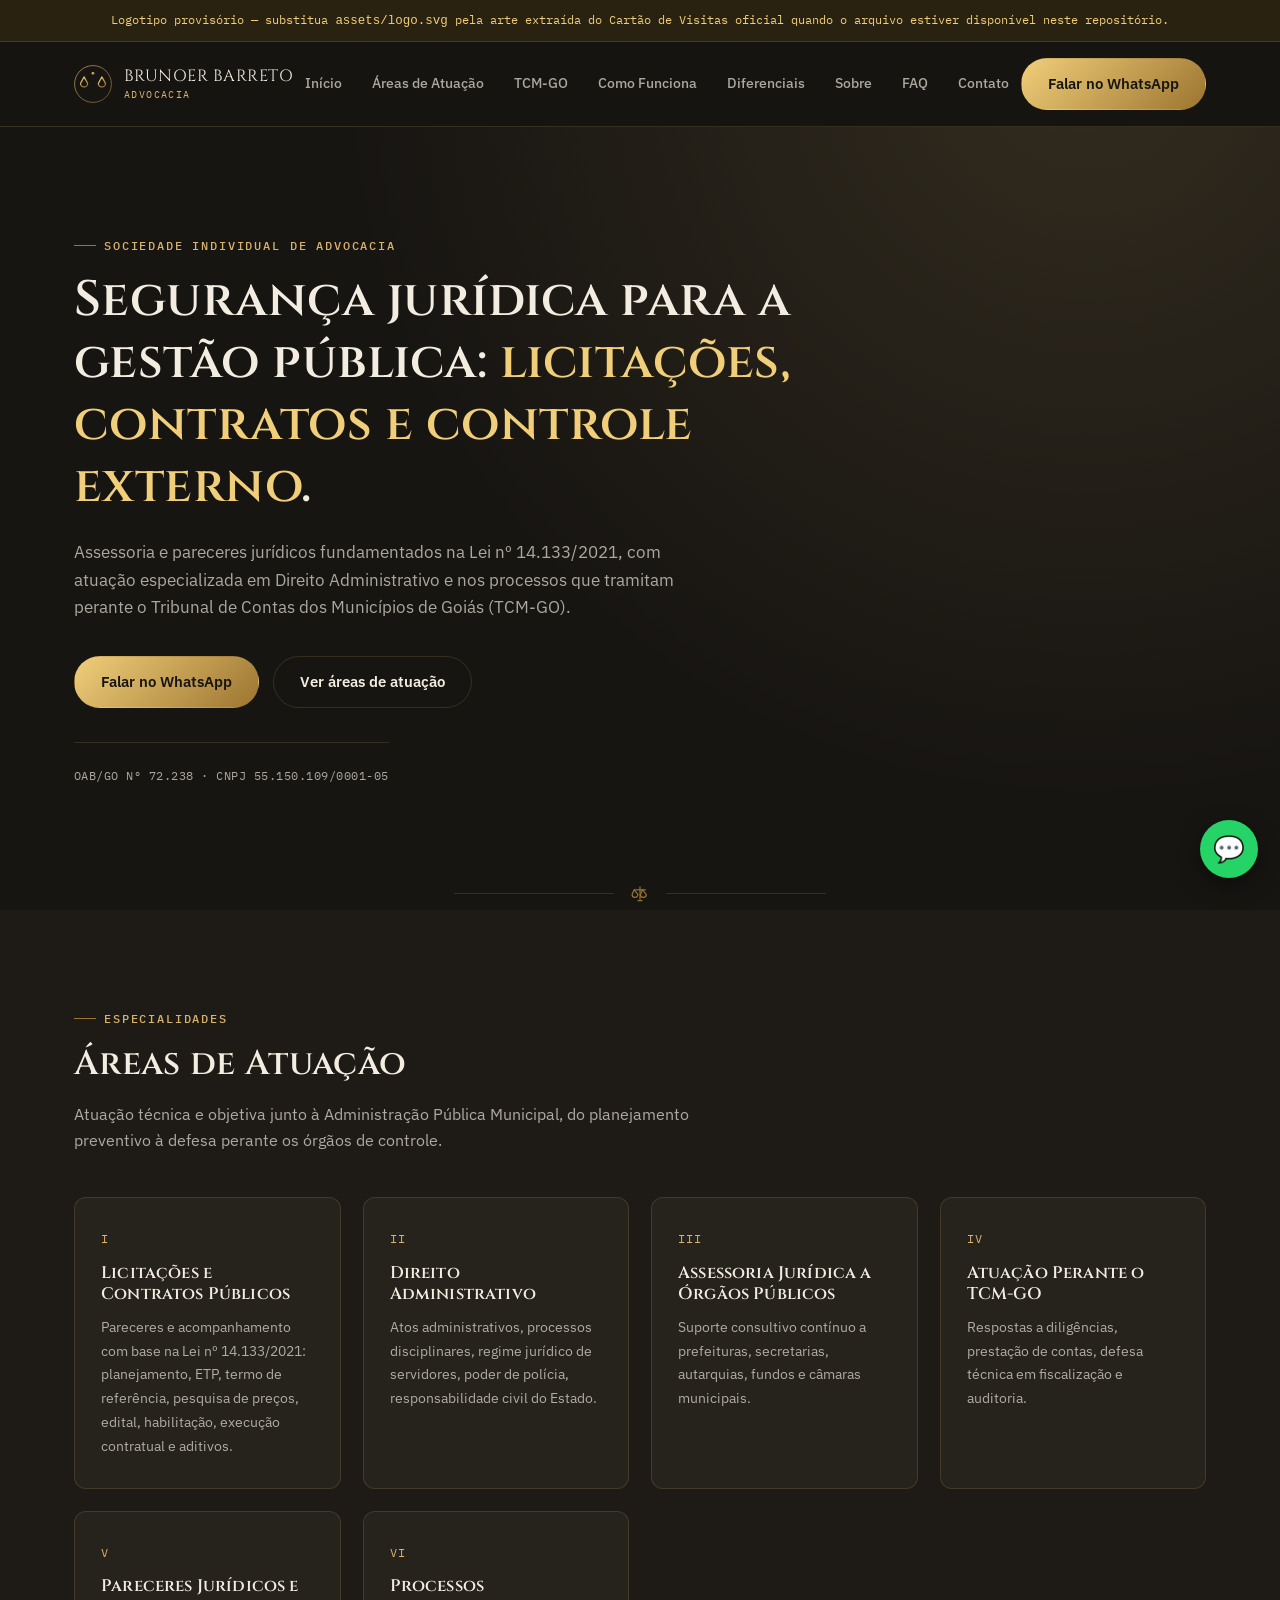
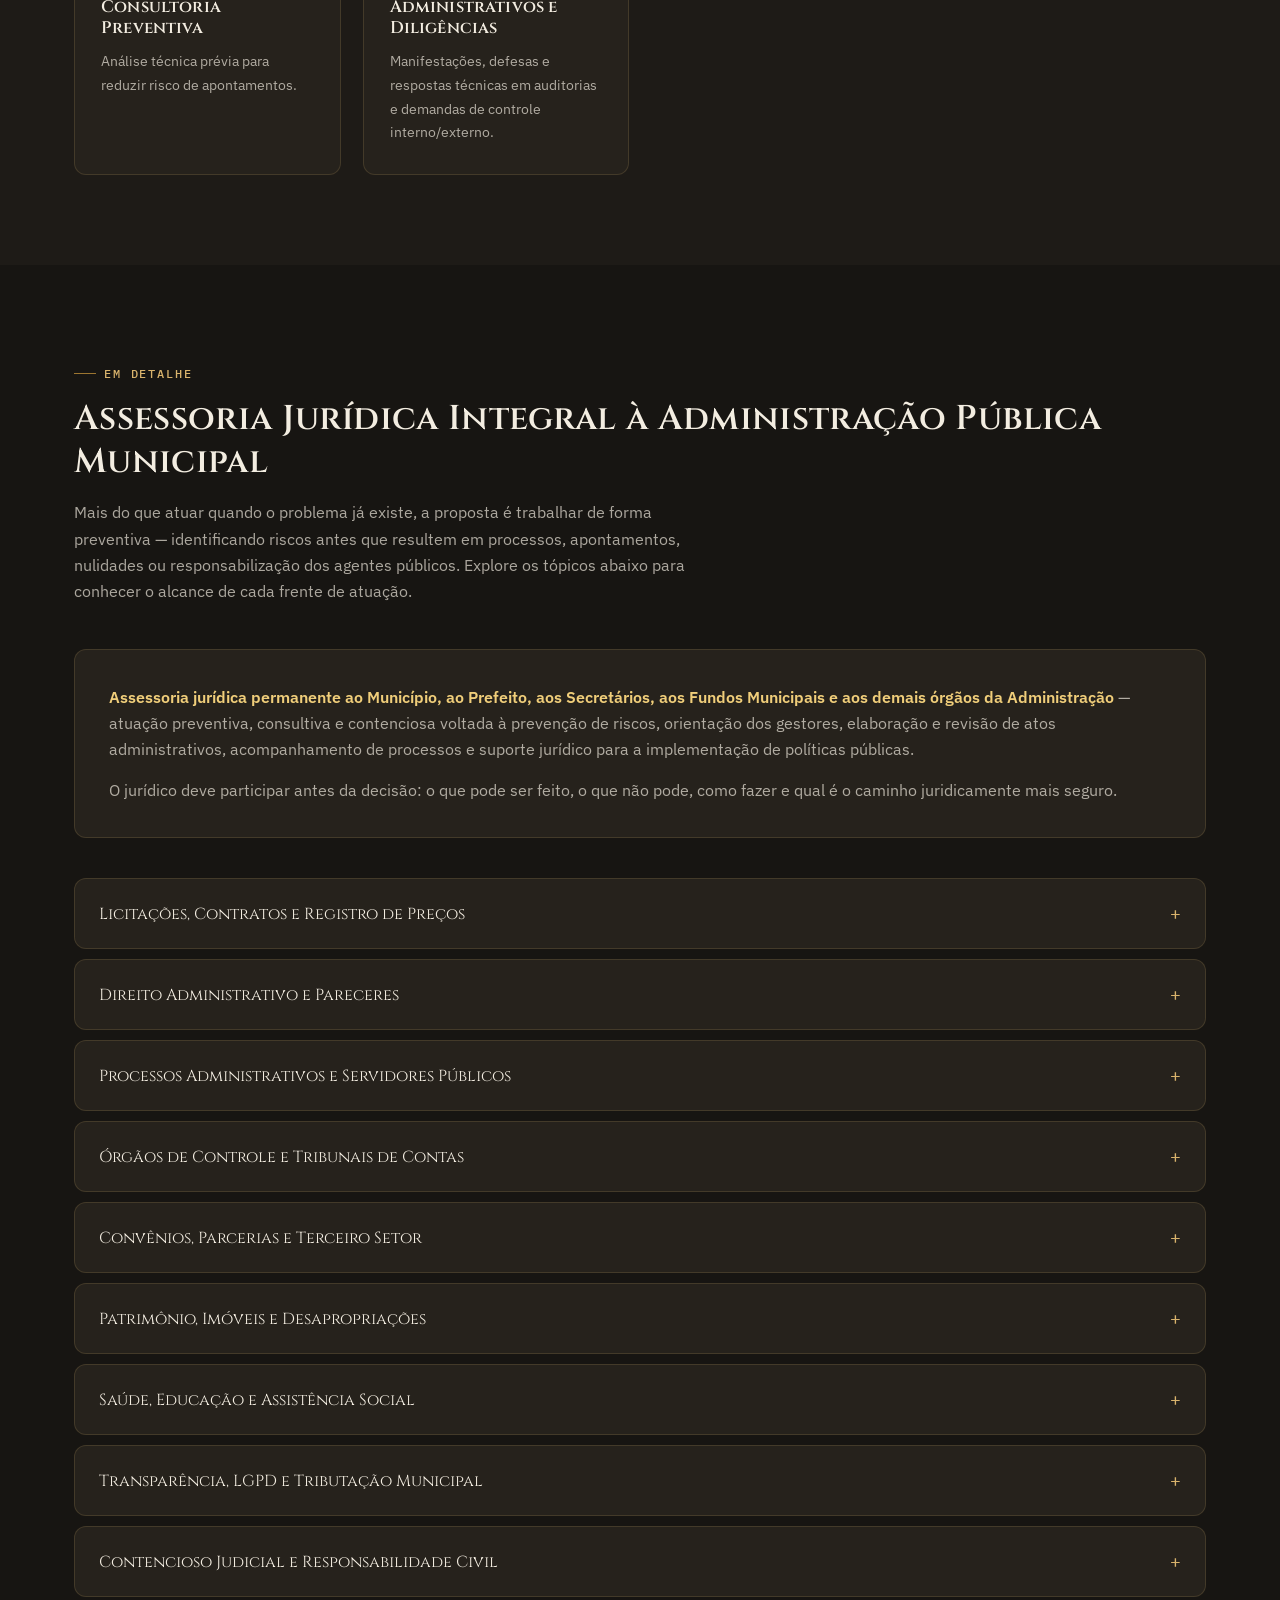
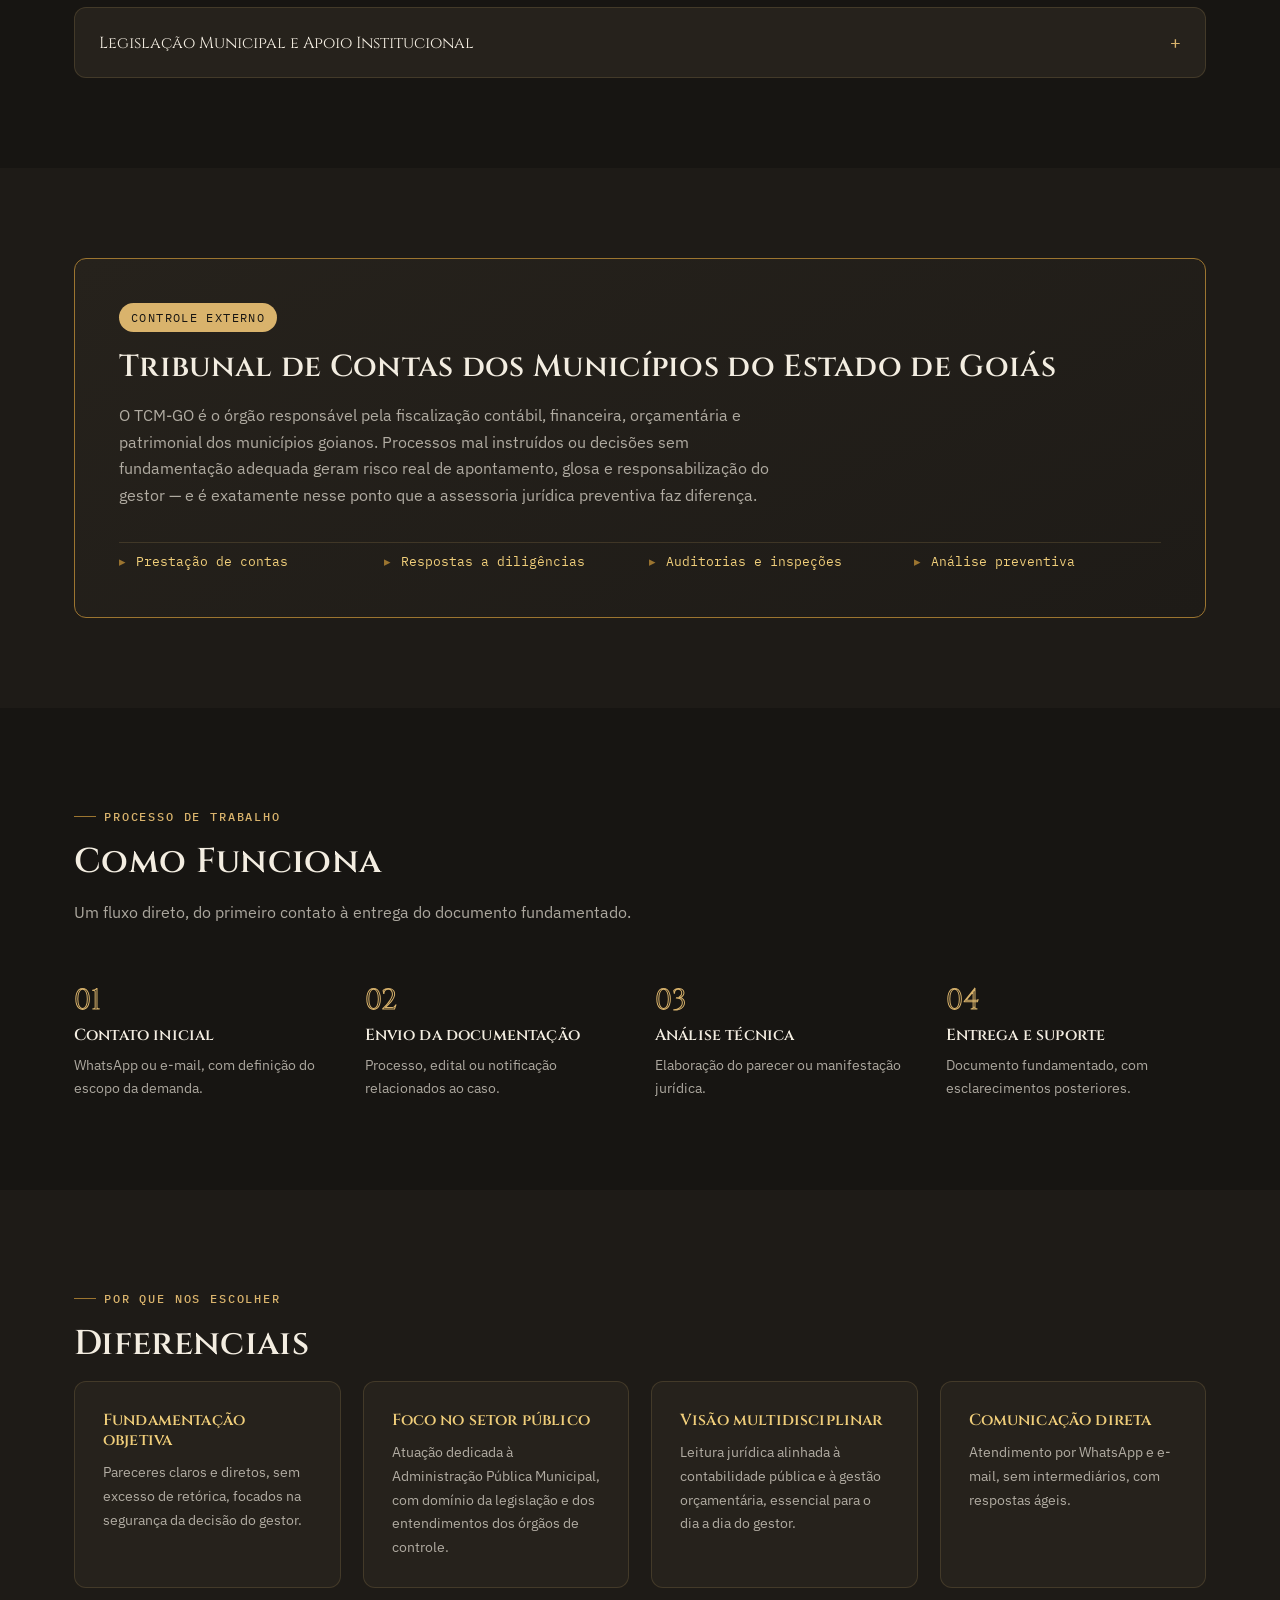
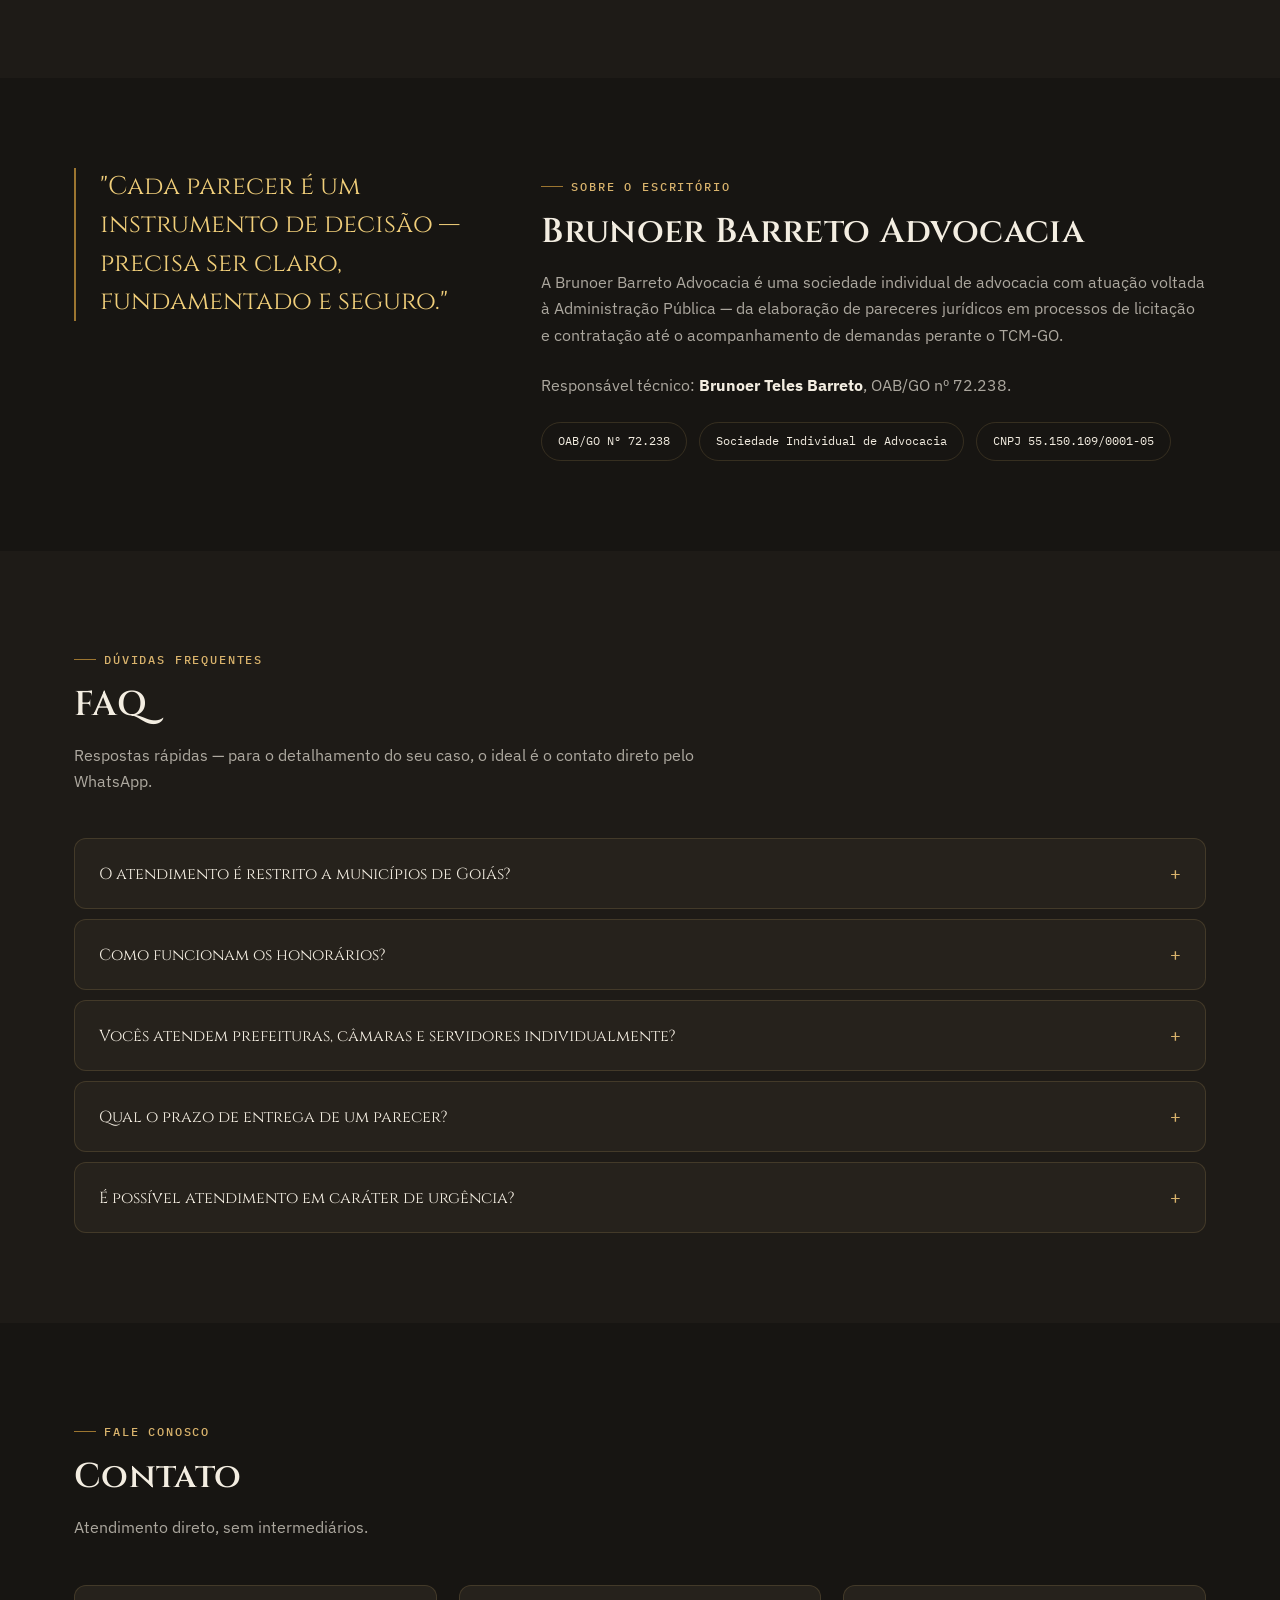
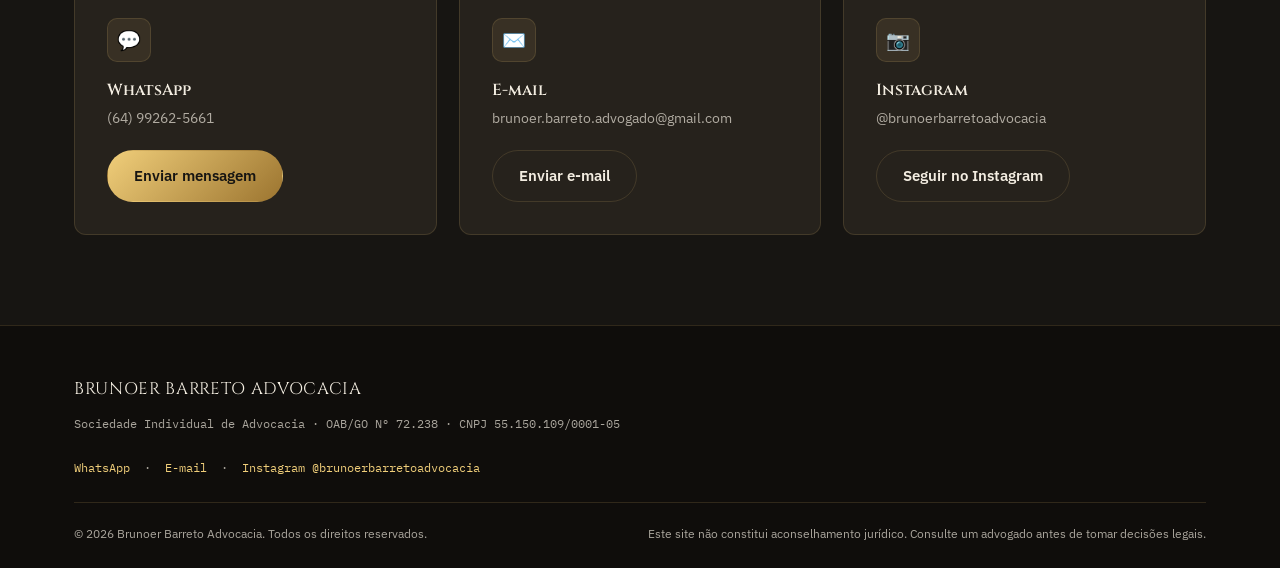
==== commit 8f61f12b: "Adicionar Instagram @brunoerbarretoadvocacia ao contato, rodapé e schema.org" ====
--- a/index.html
+++ b/index.html
@@ -6,7 +6,7 @@
 <title>Brunoer Barreto Advocacia | Direito Administrativo e TCM-GO</title>
 <meta name="description" content="Assessoria jurídica especializada em Direito Administrativo, licitações e contratos públicos (Lei nº 14.133/2021) e atuação perante o Tribunal de Contas dos Municípios de Goiás (TCM-GO). OAB/GO nº 72.238.">
 <meta name="robots" content="index, follow">
-<link rel="canonical" href="https://SEU-USUARIO.github.io/turbo-carnival/">
+<link rel="canonical" href="https://brunoerbarreto.github.io/turbo-carnival/">
 
 <meta property="og:type" content="website">
 <meta property="og:title" content="Brunoer Barreto Advocacia">
@@ -36,7 +36,8 @@
     "jobTitle": "Advogado — OAB/GO nº 72.238"
   },
   "areaServed": "GO",
-  "priceRange": "Honorários definidos conforme escopo do serviço"
+  "priceRange": "Honorários definidos conforme escopo do serviço",
+  "sameAs": ["https://www.instagram.com/brunoerbarretoadvocacia/"]
 }
 </script>
 </head>
@@ -417,6 +418,12 @@
           <p>brunoer.barreto.advogado@gmail.com</p>
           <a class="btn btn-ghost" href="mailto:brunoer.barreto.advogado@gmail.com">Enviar e-mail</a>
         </div>
+        <div class="contato-card">
+          <div class="icone" aria-hidden="true">📷</div>
+          <h3>Instagram</h3>
+          <p>@brunoerbarretoadvocacia</p>
+          <a class="btn btn-ghost" href="https://www.instagram.com/brunoerbarretoadvocacia/" target="_blank" rel="noopener">Seguir no Instagram</a>
+        </div>
       </div>
     </div>
   </section>
@@ -429,6 +436,13 @@
   <div class="container">
     <div class="rodape-marca">BRUNOER BARRETO ADVOCACIA</div>
     <div class="rodape-linha">Sociedade Individual de Advocacia · OAB/GO Nº 72.238 · CNPJ 55.150.109/0001-05</div>
+    <div class="rodape-linha">
+      <a href="https://wa.me/5564992625661" target="_blank" rel="noopener" style="color:var(--gold-light)">WhatsApp</a>
+      &nbsp;·&nbsp;
+      <a href="mailto:brunoer.barreto.advogado@gmail.com" style="color:var(--gold-light)">E-mail</a>
+      &nbsp;·&nbsp;
+      <a href="https://www.instagram.com/brunoerbarretoadvocacia/" target="_blank" rel="noopener" style="color:var(--gold-light)">Instagram @brunoerbarretoadvocacia</a>
+    </div>
     <div class="rodape-baixo">
       <span>© <span id="ano-atual">2026</span> Brunoer Barreto Advocacia. Todos os direitos reservados.</span>
       <span>Este site não constitui aconselhamento jurídico. Consulte um advogado antes de tomar decisões legais.</span>
